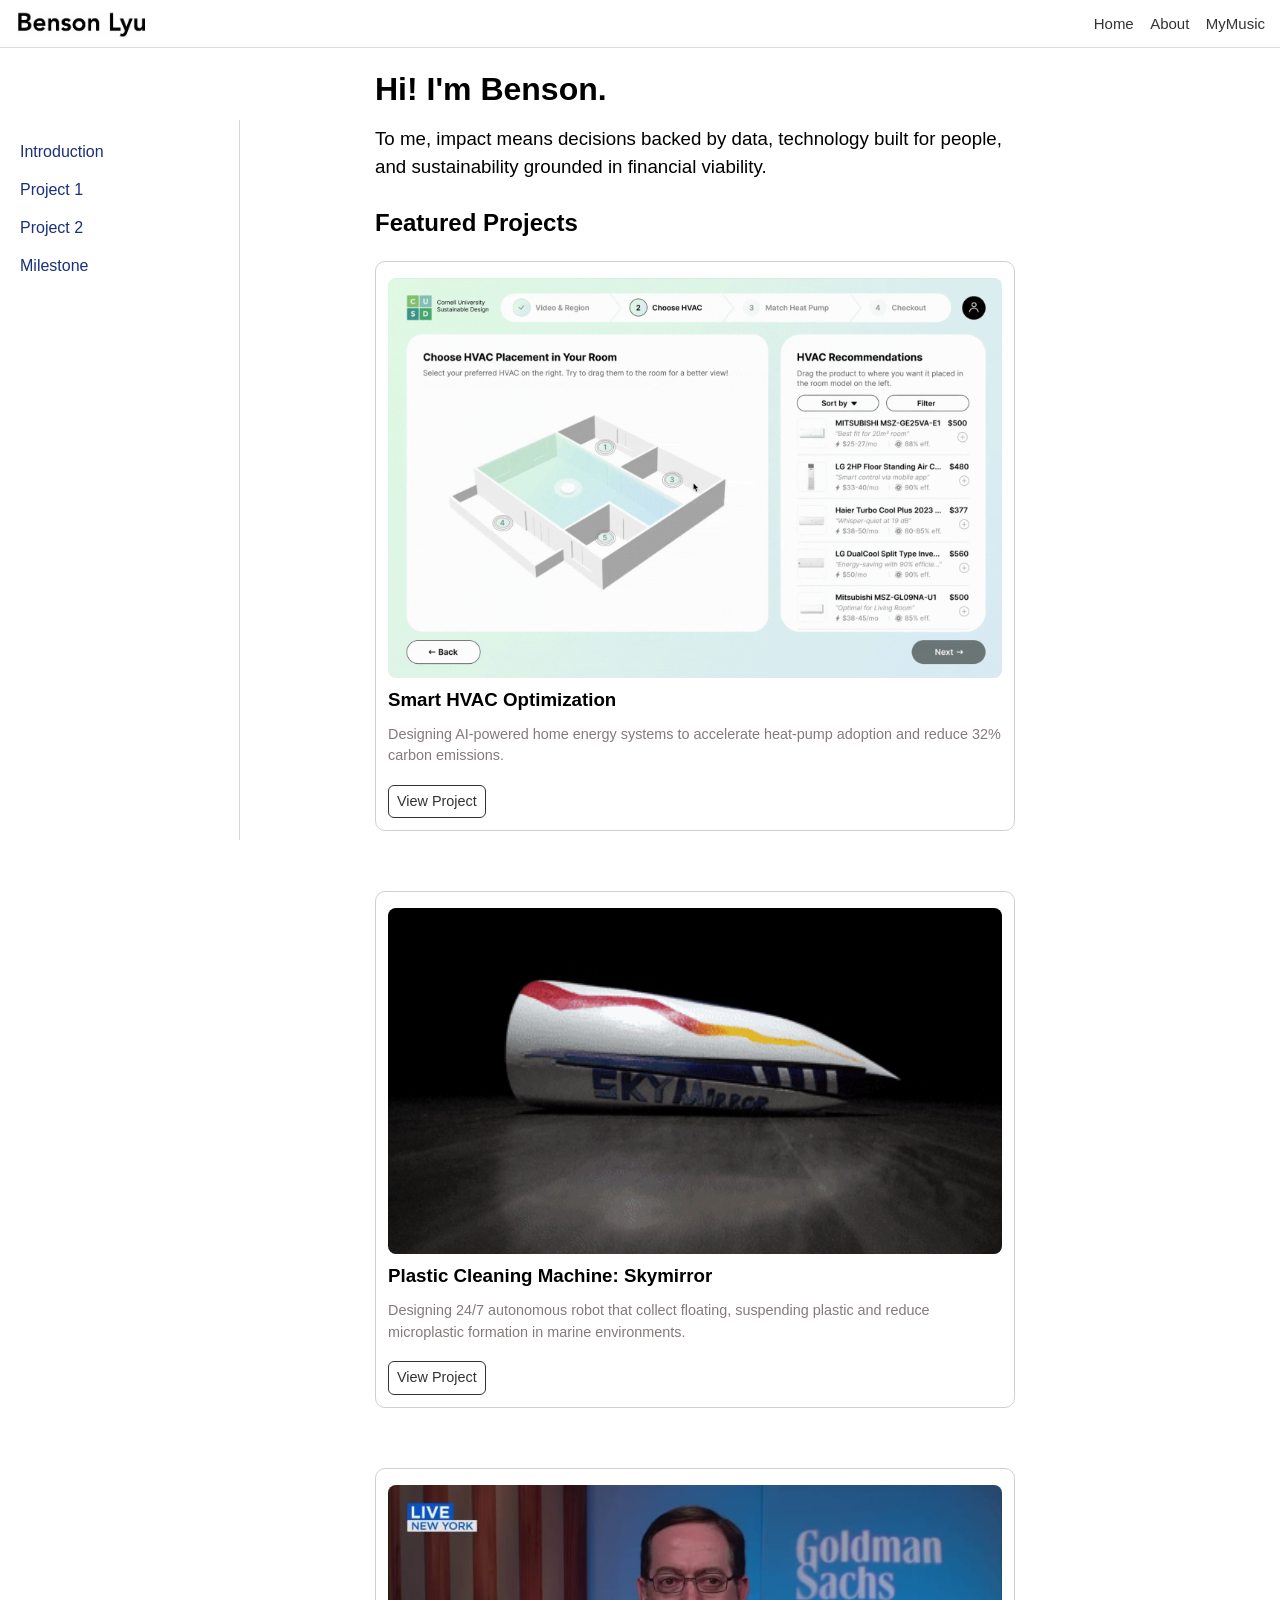
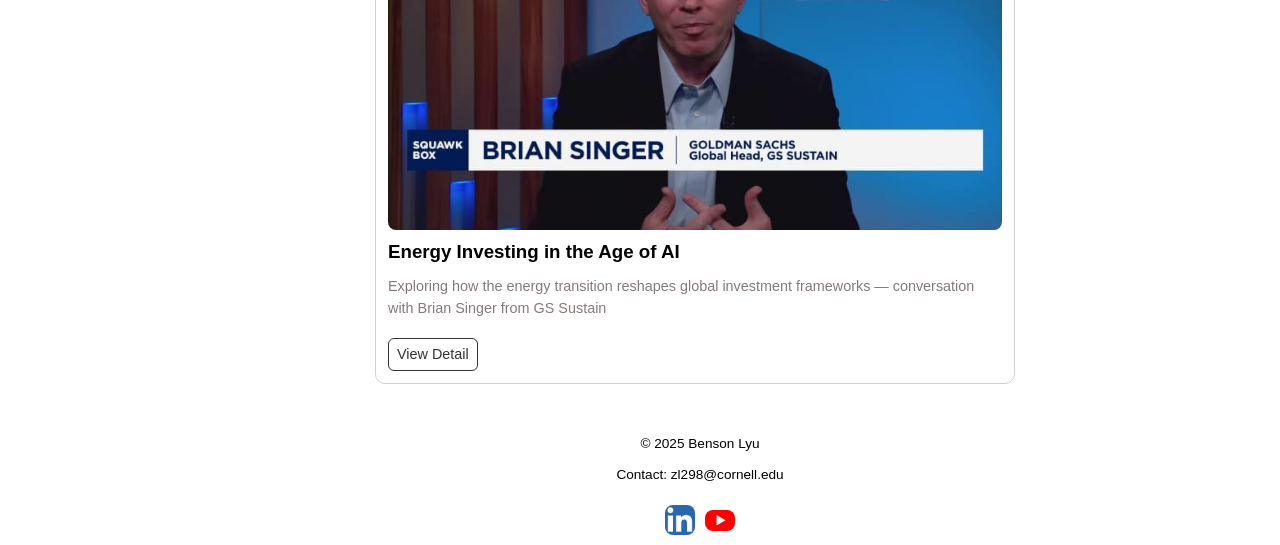
==== index.html @ 3da46054 "benson personal website publishing v2" ====
<!DOCTYPE html>
<html lang="en">

<head>
    <meta charset="UTF-8">
    <meta name="viewport" content="width=device-width, initial-scale=1.0">
    <title>Benson Lyu</title>
    <link rel="stylesheet" href="styles/site.css">
</head>

<body>


    <header class="site-header">
        <a href="index.html" class="logo">
            <!-- Source: original work by Benson Lyu -->
            <img src="/images/homepage-logo.png" alt="Benson Lyu" class="logo-img">
        </a>
        <nav class="nav-section">
            <a href="index.html">Home</a>
            <a href="about.html">About</a>
            <a href="mymusic.html">MyMusic</a>
        </nav>
        <!-- adding new hamburger button -->
        <button id="hamburger-btn" class="hamburger-btn">☰</button>

        <nav id="hamburger-menu" class="hidden hamburger-menu">
            <a href="index.html">Home</a>
            <a href="smart-hvac.html">Project 1</a>
            <a href="skymirror.html">Project 2</a>
            <a href="goldman.html">Milestone</a>
            <a href="about.html">About</a>
            <a href="mymusic.html">MyMusic</a>
        </nav>
        <!-- adding new hamburger button -->
    </header>


    <div class="wide-main">
        <nav class="toc-nav">
            <ul>
                <li><a href="#myIntro">Introduction</a></li>
                <li><a href="#project1">Project 1</a></li>
                <li><a href="#project2">Project 2</a></li>
                <li><a href="#milestone">Milestone</a></li>
            </ul>
        </nav>
        <main>
            <h1>Hi! I'm Benson.</h1>
            <h3 class="light-heading3" id="myIntro">To me, impact means decisions backed by data, technology built for people, and sustainability grounded in financial viability. </h3>

            <section class="projects">
                <h2>Featured Projects</h2>
                <!-- Project Card1 -->
                <article class="project-card1" id="project1">
                    <!-- Source: original work by Benson Lyu -->
                    <img src="images/hvac-homepage.gif" alt="Smart HVAC project image">
                    <h3>Smart HVAC Optimization</h3>
                    <p>Designing AI-powered home energy systems to accelerate heat-pump adoption and reduce 32% carbon emissions.</p>
                    <a href="smart-hvac.html" class="btn">View Project</a>
                </article>

                <!-- Project Card2 -->
                <article class="project-card2" id="project2">
                    <!-- Source: original work by Benson Lyu -->
                    <img src="images/skymirror-homepage.gif" alt="Plastic Cleaning Machine Operation Demo">
                    <h3>Plastic Cleaning Machine: Skymirror</h3>
                    <p> Designing 24/7 autonomous robot that collect floating, suspending plastic and reduce microplastic formation in marine environments.</p>
                    <a href="skymirror.html" class="btn">View Project</a>
                </article>

                <!-- Project Card3 -->
                <div class="project-card3" id="milestone">
                    <!-- Source: CNBC -->
                    <img src="images/gs-brian-singer.jpg" alt="Photo of Brian at CNBC news">
                    <h3>Energy Investing in the Age of AI</h3>
                    <p>Exploring how the energy transition reshapes global investment frameworks — conversation with Brian Singer from GS Sustain</p>
                    <a href="goldman.html" class="btn">View Detail</a>
                </div>
            </section>
        </main>
    </div>


    <footer>
        <div>
            <p>© 2025 Benson Lyu</p>
            <p>Contact: zl298@cornell.edu</p>
        </div>
        <div class="social-links">

            <div class="icon-wrap">
                <a href="https://www.linkedin.com/in/bensonlyu" target="_blank">
                    <img src="/images/linkedin-logo.png" alt="LinkedIn icon">
                </a>
            </div>

            <div class="icon-wrap">
                <a href="https://www.youtube.com/@bensonlyu9827" target="_blank">
                    <img src="images/youtube-logo.png" alt="YouTube icon">
                </a>
            </div>
        </div>
    </footer>
    <script src="/scripts/jquery-3.7.1.js"></script>
    <script src="scripts/hamburger.js"></script>

</body>

</html>
---- styles/site.css ----
/* -------------start of general setting---------------  */
* {
    margin: 0;
    padding: 0;
    box-sizing: border-box;
}

/* narrow的时候不显示菜单栏而是汉堡 */
.nav-section {
    display: none;
}

/* 左边进度条narrow关闭 */
.toc-nav {
    display: none;
}

/* ------------------------------------- */
/* 汉堡按钮，更多我的介绍按钮，关闭modal叉叉的基本美观信息 */
.hamburger-btn,
.modal-trigger,
.close-x-button {
    display: block;
    background-color: white;
    border: 1px solid black;
    padding: 8px 10px;
    border-radius: 8px;
    font-weight: 600;
    font-size: 20px;
    line-height: 1;
    cursor: pointer;
    z-index: 1001;
}

/* 汉堡按钮更新 */
.hamburger-btn {
    padding: 6px 8px 8px 10px;
}

/* 汉堡菜单栏 */
.hamburger-menu {
    display: flex;
    flex-direction: column;
    background: white;
    position: fixed;
    top: 60px;
    right: 20px;
    border: 1px solid #ccc;
    padding: 10px;
    gap: 10px;
}

/* modal的hidden */
.hidden {
    display: none !important;
}

/* 更多我的介绍按钮 */
.modal-trigger {
    margin-top: 15px;
    font-size: 13px;
    font-family: "Avenir", "Avenir Next", -apple-system, BlinkMacSystemFont, "Segoe UI", Helvetica, Arial, sans-serif;
}

/* modal后面变虚化的背景 */
.overlay {
    position: fixed;
    top: 0;
    left: 0;
    width: 100vw;
    height: 100vh;
    background: rgba(0, 0, 0, 0.5);
    z-index: 1000;
    display: flex;
    align-items: center;
    justify-content: center;
    ;
}

/* modal的页面 */
.modal {
    position: fixed;
    top: 50%;
    left: 50%;
    width: 80%;
    max-width: 70%;
    background: white;
    padding: 20px;
    border: 1px solid black;
    border-radius: 8px;
    transform: translate(-50%, -50%);
    z-index: 1001;
    max-height: 80%;
    overflow-y: auto;
}

/* 关闭modal的叉叉的位置 */
.close-x-button {
    position: absolute;
    top: 16px;
    right: 16px;
    width: 44px;
    height: 44px;
    font-size: 22px;
    display: inline-flex;
    align-items: center;
    justify-content: center;
}

/* ----------------------------------- */

body {
    font-family: "Avenir", "Avenir Next", -apple-system, BlinkMacSystemFont, "Segoe UI", Helvetica, Arial, sans-serif;
    padding-left: 15px;
    padding-right: 15px;
    padding-top: 65px;
    line-height: 1.5;
    max-width: 900px;
    margin: auto;
}

h1 {
    margin-bottom: 12px;
}

ul {
    margin-left: 30px;
}

.light-heading3 {
    font-weight: normal;
}

section {
    margin-top: 24px;
}

footer {
    display: flex;
    flex-direction: column;
    justify-content: center;
    align-items: center;
    gap: 10px;
    margin-top: 40px;
    font-size: 0.85rem;
    text-align: center;
    margin-bottom: 10px;
}

.social-links {
    display: flex;
    flex-direction: row;
    align-items: center;
    gap: 10px;
    width: 70px;
}

.icon-wrap img {
    max-width: 30px;
}

img {
    display: block;
    max-inline-size: 100%;
    block-size: auto;
    border-radius: 8px;
}

figure {
    text-align: center;
}

figcaption {
    font-size: 0.9rem;
    color: #666;
    margin-top: 6px;
}

/* -------------end of general setting---------------  */


/* -------------start of navigation bar---------------  */
.site-header {
    position: fixed;
    top: 0;
    left: 0;
    width: 100%;
    background: white;
    z-index: 999;
    display: flex;
    justify-content: space-between;
    align-items: center;
    padding: 5px 15px;
    border-bottom: 1px solid #ddd;
}

.logo-img {
    font-size: 20px;
    font-weight: bold;
    margin-top: 2px;
    height: 35px;
    width: auto;
    display: block;
}

nav {
    display: flex;
    gap: 12px;
}

.nav-section a {
    margin-left: 12px;
    text-decoration: none;
    font-size: 15px;
    color: #333;
    font-weight: 500;
}

.nav-section a:hover {
    text-decoration: underline;
}

/* -------------end of navigation bar---------------  */




/* -------------start of projects general---------------  */
.project-card1,
.project-card2,
.project-card3 {
    border: 1px solid #d3cfcf;
    border-radius: 10px;
    padding: 12px;
    margin-bottom: 16px;
    margin-top: 60px;
}

.project-card1 {
    margin-top: 20px;
}

.project-card1 img,
.project-card2 img,
.project-card3 img {
    width: 100%;
    border-radius: 8px;
    margin-top: 4px;
    margin-bottom: 8px;
}

article p,
.project-card3 p {
    color: rgb(132, 122, 122);
    font-size: 0.9rem;
}



.btn {
    display: inline-block;
    padding: 5px 8px;
    border: 1px solid #333;
    border-radius: 6px;
    text-decoration: none;
    color: #333;
    font-size: 0.9rem;
    margin-top: 8px;
}

p {
    margin: 10px 0;
}

.project-info {
    /* to TAs: ive tried flex so many times but only grid can have such organized effect. early this semester i went to professors OH and learnt this knowledge. */
    display: grid;
    grid-template-columns: repeat(2, 1fr);
    gap: 15px;
    margin: 24px 0;
}

.info-block h4 {
    font-size: 14px;
    text-transform: uppercase;
    letter-spacing: 1px;
    color: #888;
    margin-bottom: 8px;
}

.info-block p {
    margin: 3px 0;
    font-size: 13px;
    line-height: 1.4;
}

/* -------------end of projects general---------------  */




/* -------------start of project 1---------------  */

.hvac-problem,
.hvac-why-matter,
.hvac-initial-ideation,
.hvac-problems-encountered,
.hvac-solution,
.hvac-reflection {
    display: flex;
    flex-direction: column;
    gap: 8px;
}

.hvac-problem p,
.hvac-why-matter p,
.hvac-initial-ideation p,
.hvac-problems-encountered p,
.hvac-solution p,
.hvac-reflection p {
    margin-top: 2px;
}

.hvac-problem h2,
.hvac-why-matter h2,
.hvac-initial-ideation h2,
.hvac-problems-encountered h2,
.hvac-solution h2,
.hvac-reflection h2 {
    margin-top: 60px;
    border-bottom: 1px solid rgb(174, 171, 171);
}

.hvac-initial-ideation-figures {
    display: flex;
    flex-direction: column;
    gap: 10px;
}

.hvac-initial-ideation h4,
.hvac-solution h4 {
    margin-top: 12px;
}

/* -------------end of project 1---------------  */





/* -------------start of project 2---------------  */
.skymirror-benson-profile,
.skymirror-estrella-profile,
.skymirror-kevin-profile,
.skymirror-mike-profile,
.skymirror-neil-profile {
    display: flex;
    flex-direction: column;
    gap: 18px;
    align-items: center;
    justify-content: center;
    margin-top: 10px;
    margin-bottom: 20px;
}

.skymirror-page-overview h4,
.skymirror-design-framework h4,
.skymirror-usp h4,
.skymirror-difficulties h4 {
    margin-top: 30px;
}

.skymirror-teamwork h2,
.skymirror-design-framework h2,
.skymirror-usp h2,
.skymirror-difficulties h2 {
    color: rgb(0, 0, 0);
    margin-top: 100px;
    border-bottom: 1px solid grey;
}

/* .skymirror-teamwork img {
    max-width: 500px;
} */

.skymirror-design-framework h4 {
    margin-bottom: 8px;
}

.skymirror-picseperate {
    display: flex;
    flex-direction: row;
    gap: 10px;
}

/* -------------end of project 2---------------  */




/* -------------start of project 3---------------  */
.gs-overview {
    display: flex;
    flex-direction: column;
    gap: 40px;
}

.gs-picseperate {
    display: flex;
    flex-direction: row;
    gap: 10px;
}

.gs-picseperate2 {
    display: flex;
    flex-direction: column;
    gap: 10px;
}


.chat-container {
    max-width: 650px;
    margin: 0 auto;
    padding: 10px;
}

.bubble {
    max-width: 80%;
    padding: 12px 16px;
    margin: 10px 0;
    border-radius: 12px;
    line-height: 1.5;
    font-size: 0.95rem;
    position: relative;
}

.q {
    background: #f2f7ff;
    border: 1px solid #a4c7ff;
    text-align: left;
    margin-right: auto;
}

.a {
    background: #e6f9f0;
    border: 1px solid #7ed9b5;
    text-align: left;
    margin-left: auto;
}

.label {
    font-weight: 600;
    margin-right: 6px;
    color: #555;
}

.gs-conversation {
    margin-top: 20px;
}

.reflection-notes {
    padding: 20px;
}

.reflection-notes h2 {
    font-size: 1.2rem;
    margin-bottom: 12px;
}

.note {
    background-color: #93b6da;
    /* Goldman Sachs blue */
    border-radius: 10px;
    padding: 12px;
    margin-bottom: 12px;
    box-shadow: 0 2px 6px rgba(0, 0, 0, 0.12);
    color: white;
    /* make text readable on blue */
}

.note h3 {
    margin-top: 0;
    font-size: 1rem;
    margin-bottom: 6px;
    color: white;
}

.note p,
.note ul {
    font-size: 0.95rem;
    margin: 0;
    color: white;
}

.note ul {
    padding-left: 18px;
}

/* -------------end of project 3---------------  */





/* -------------start of About---------------  */
.about-intro img {
    margin-bottom: 15px;

}

.about-intro-logos {
    margin-top: 30px;
    display: flex;
    flex-direction: row;
    align-items: center;
    gap: 50px;
    max-width: 700px;
}

.year-label {
    font-size: 0.85rem;
    font-weight: 600;
    color: #355caa;
    /* margin-left: -65px; */
    margin-top: 20px;
    margin-bottom: 5px;
}

.timeline-section {
    margin-top: 50px;
}

.timeline-title {
    margin-bottom: 20px;
    font-size: 1.4rem;
    font-weight: 600;
}

.timeline {
    border-left: 3px dashed #aac6f5;
    margin-left: 20px;
    padding-left: 21px;
}

.entry {
    position: relative;
    margin-bottom: 25px;
    padding-left: 10px;
}

.entry h3 {
    font-size: 1rem;
    margin-bottom: 4px;
    font-weight: 600;
}

.entry p {
    font-size: 0.9rem;
    color: #555;
    margin: 0;
    line-height: 1.4;
}

.dot {
    width: 10px;
    height: 10px;
    background: #4d8ae8;
    border-radius: 50%;
    position: absolute;
    left: -28px;
    top: 5px;
}



/* Awards table */
#awards {
    margin-top: 28px;
}

.table-wrap {
    overflow-x: auto;
    -webkit-overflow-scrolling: touch;
}

.awards-table {
    width: 100%;
    border-collapse: collapse;
    font-size: 0.95rem;
}

.awards-table th,
.awards-table td {
    padding: 10px 12px;
    border-bottom: 1px solid #e6e6e6;
    text-align: left;
    vertical-align: top;
}

.awards-table thead th {
    background: #f7f9fc;
    font-weight: 600;
}

.awards-table tbody tr:hover {
    background: #fafcff;
}

.badge {
    display: inline-block;
    padding: 2px 10px;
    border-radius: 999px;
    background: #eef3ff;
    color: #2b5fb8;
    font-size: 0.82rem;
    font-weight: 600;
    white-space: nowrap;
}

.about-awards-title {
    margin-bottom: 20px;
}

.about-uwc-summary h2,
.about-cornell-summary h2,
.timeline-section h2,
.persona-section h2,
#awards h2 {
    margin-top: 90px;
}

.persona-section h2 {
    margin-bottom: 20px;
}

.persona-section img {
    max-width: 580px;
}

.persona-card {
    margin-bottom: 50px;
}

.persona-img {
    width: 100%;
    border-radius: 12px;
    margin-bottom: 15px;
}

.category {
    font-size: 0.85rem;
    font-weight: 600;
    color: #8a8a8a;
    letter-spacing: 1.5px;
}

.persona-text h3 {
    font-size: 1.8rem;
    font-weight: 700;
    margin: 8px 0;
}

.persona-text p {
    color: #555;
    font-size: 1rem;
    line-height: 1.6;
}

/* -------------end of About---------------  */


/* -------------start of MyMusic---------------  */
.music-section {
    margin-top: 32px;
}

.music-title {
    font-size: 1.6rem;
    margin-bottom: 6px;
}

.music-sub {
    color: #666;
    margin-bottom: 16px;
}

.music-block {
    display: flex;
    align-items: center;
    gap: 16px;
    padding: 14px;
    border: 1px solid #e5e5e5;
    border-radius: 12px;
    margin-bottom: 50px;
    box-shadow: 0 2px 8px rgba(0, 0, 0, 0.04);
    flex-wrap: wrap;
}

.music-text {
    flex: 1 1 280px;
    min-width: 240px;
}

.music-text h3 {
    margin-bottom: 6px;
    font-size: 1.2rem;
}

.music-text p {
    color: #555;
}

.music-btn {
    display: inline-block;
    margin-top: 10px;
    padding: 6px 10px;
    border: 1px solid #111;
    border-radius: 8px;
    text-decoration: none;
    color: #111;
    font-size: 0.92rem;
}

/* .music-btn:hover {
    background: #111;
    color: #fff;
} */

/* -------------end of MyMusic---------------  */



/* -------------start of Resume---------------  */
.resume-myresume {
    border: 1px solid rgb(169, 169, 169);
    margin-top: 30px;
    border-radius: 15px;
}

/* -------------end of Resume---------------  */


/* ----------------------MEDIA QUERIES LINE------------------------- */


/* -------start of of left topic tracker-------- */
@media (min-width: 1000px) {

    /* hamburger menu */
    .hamburger-btn {
        display: none;
    }

    .hamburger-menu {
        display: none;
    }

    .nav-section {
        display: block;
    }

    /* hamburger menu */

    .toc-nav {
        display: block;
        position: fixed;
        left: 0;
        top: 120px;
        width: 240px;
        padding: 20px;
        border-right: 1px solid #d8d8d8;
        height: 80vh;
    }

    .toc-nav ul {
        list-style: none;
        padding: 0;
        margin: 0;
    }

    .toc-nav li {
        margin-bottom: 14px;
    }

    .toc-nav a {
        color: #2c4da3;
        text-decoration: none;
        font-size: 16px;
        font-weight: 500;
        transition: color 0.2s ease;
    }

    .toc-nav a {
        color: #19307b;
    }

    .wide-main {
        margin-left: 150px;
        margin-right: 60px;
        padding-left: 20px;
    }

    .wide-main h3 {
        scroll-margin-top: 110px;
    }

    .wide-main img {
        scroll-margin-top: 80px;
    }

    .wide-main section {
        scroll-margin-top: 70px;
    }

    .wide-main article {
        scroll-margin-top: 60px;
    }

    #milestone {
        scroll-margin-top: 80px;
    }

    /* -------start of skymirror wide-------- */
    .skymirror-benson-profile,
    .skymirror-estrella-profile,
    .skymirror-kevin-profile,
    .skymirror-mike-profile,
    .skymirror-neil-profile {
        align-items: flex-start;
    }

    .sky-smallpic {
        max-width: 600px;
    }

    footer {
    margin-left: 120px;
}

    /* -------end of skymirror wide-------- */

}

/* -------end of left topic tracker-------- */



/* adding pointer response */

@media (pointer: coarse) {

    a,
    button {
        padding: 12px 16px !important;
        font-size: 1.1rem;
    }

    .hamburger-btn {
        padding: 14px 18px;
        font-size: 32px;
    }

    .hamburger-menu a {
        padding: 12px 0;
        font-size: 1.1rem;
    }

    .nav-section a {
        padding: 12px 14px;
        font-size: 1.15rem;
    }

    .modal-trigger {
        padding: 14px 18px;
        font-size: 1.15rem;
    }

    .modal {
        padding: 24px;
    }

    .close-x-button {
        width: 48px;
        height: 48px;
        font-size: 26px;
    }
}

@media (pointer: fine) {

    button {
        padding: 6px 8px;
        font-size: 1rem;
    }
}



/* adding pointer response */
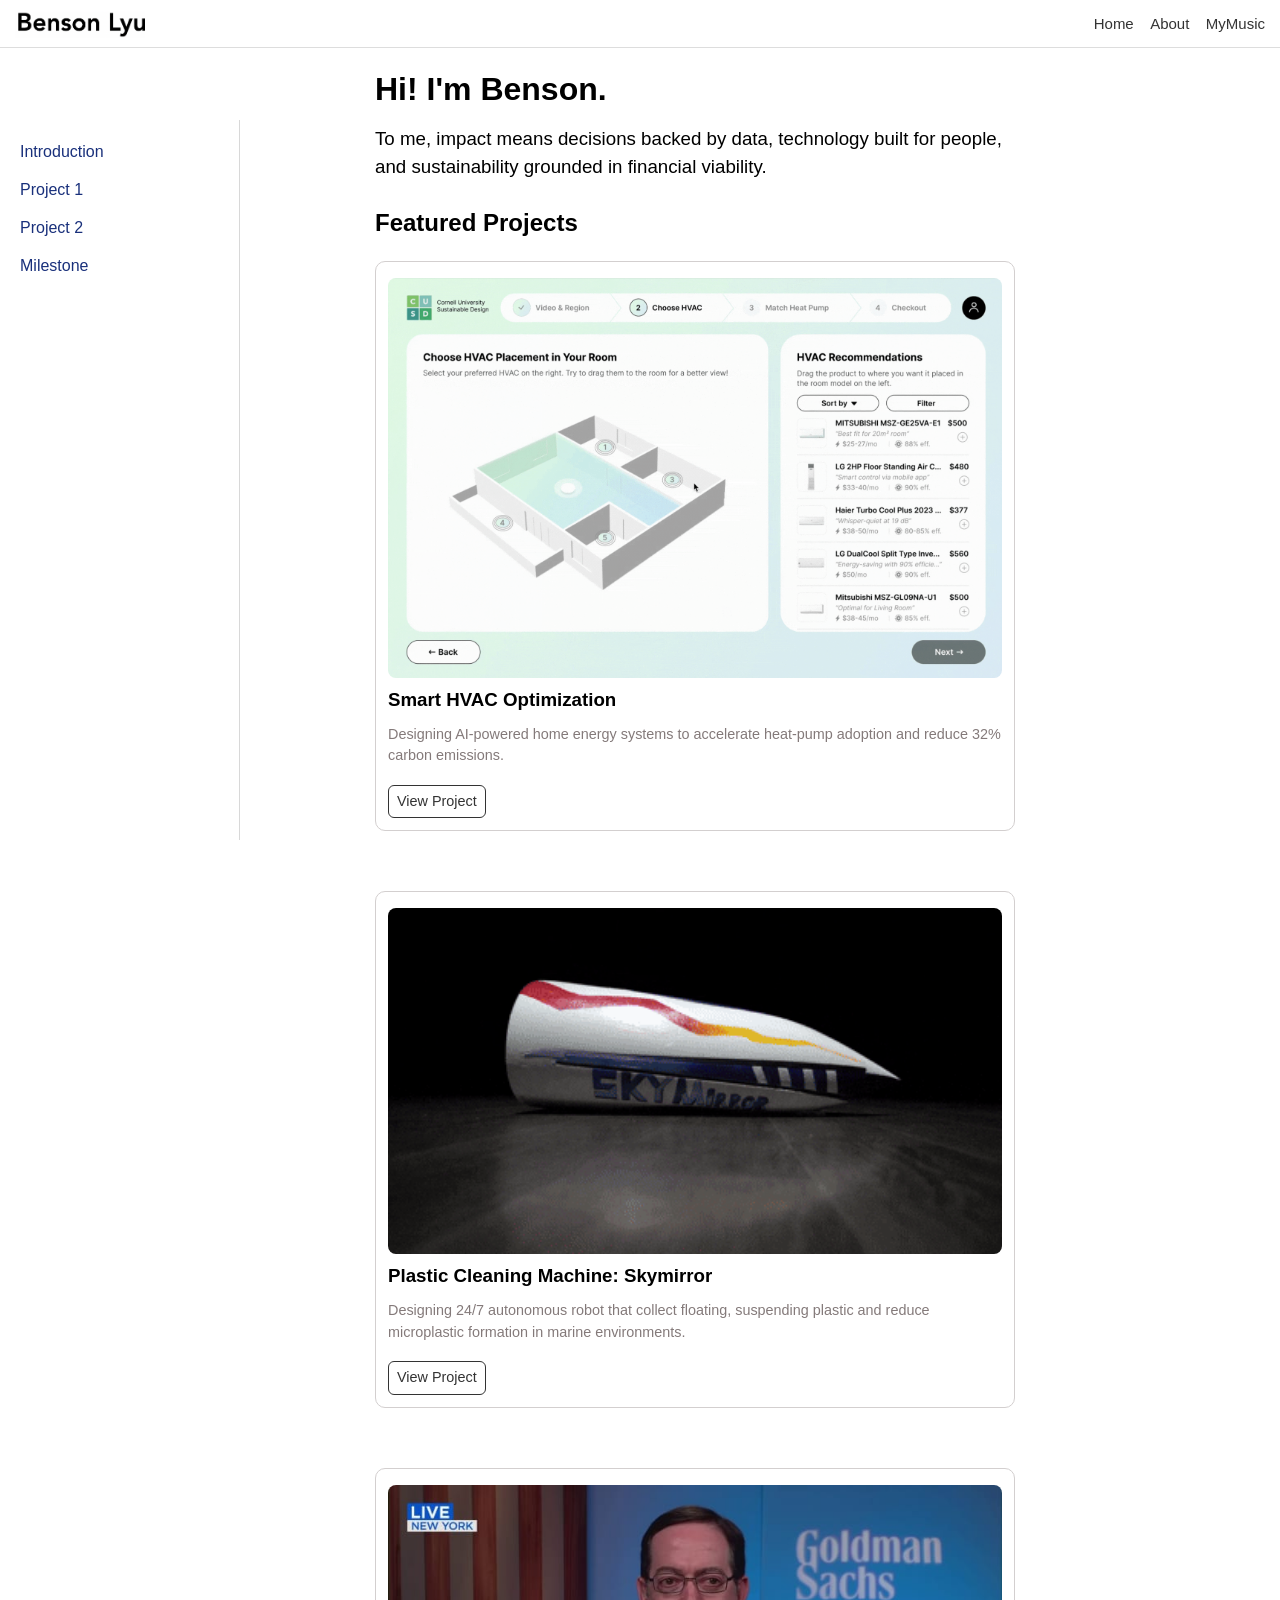
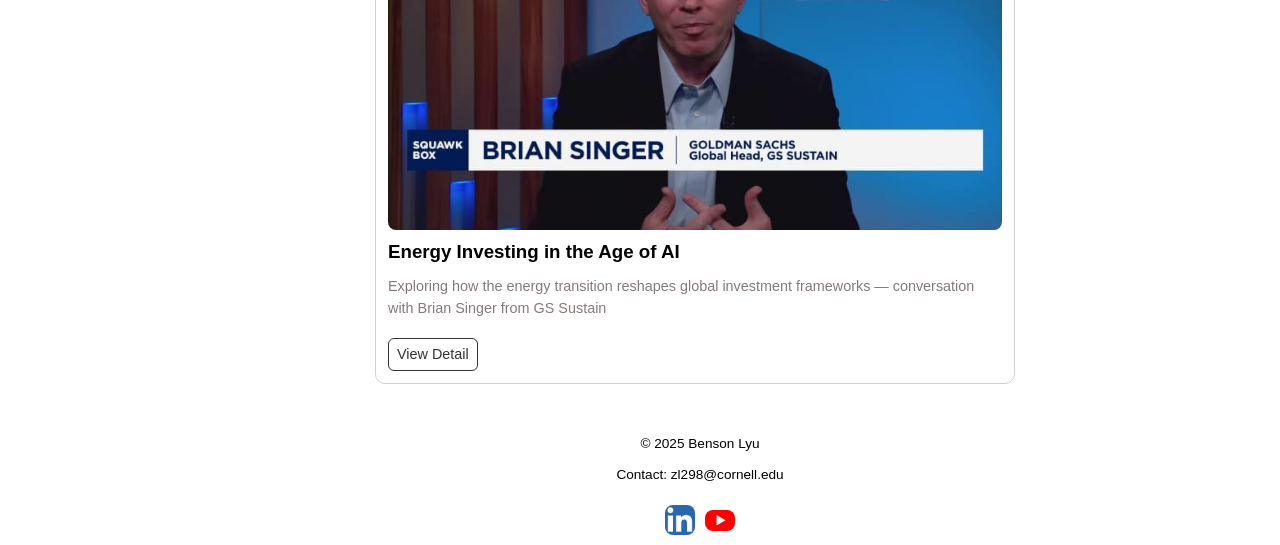
==== commit f78df412: "changed image problem" ====
--- a/index.html
+++ b/index.html
@@ -14,7 +14,7 @@
     <header class="site-header">
         <a href="index.html" class="logo">
             <!-- Source: original work by Benson Lyu -->
-            <img src="/images/homepage-logo.png" alt="Benson Lyu" class="logo-img">
+            <img src="images/homepage-logo.png" alt="Benson Lyu" class="logo-img">
         </a>
         <nav class="nav-section">
             <a href="index.html">Home</a>
@@ -91,7 +91,7 @@
 
             <div class="icon-wrap">
                 <a href="https://www.linkedin.com/in/bensonlyu" target="_blank">
-                    <img src="/images/linkedin-logo.png" alt="LinkedIn icon">
+                    <img src="images/linkedin-logo.png" alt="LinkedIn icon">
                 </a>
             </div>
 
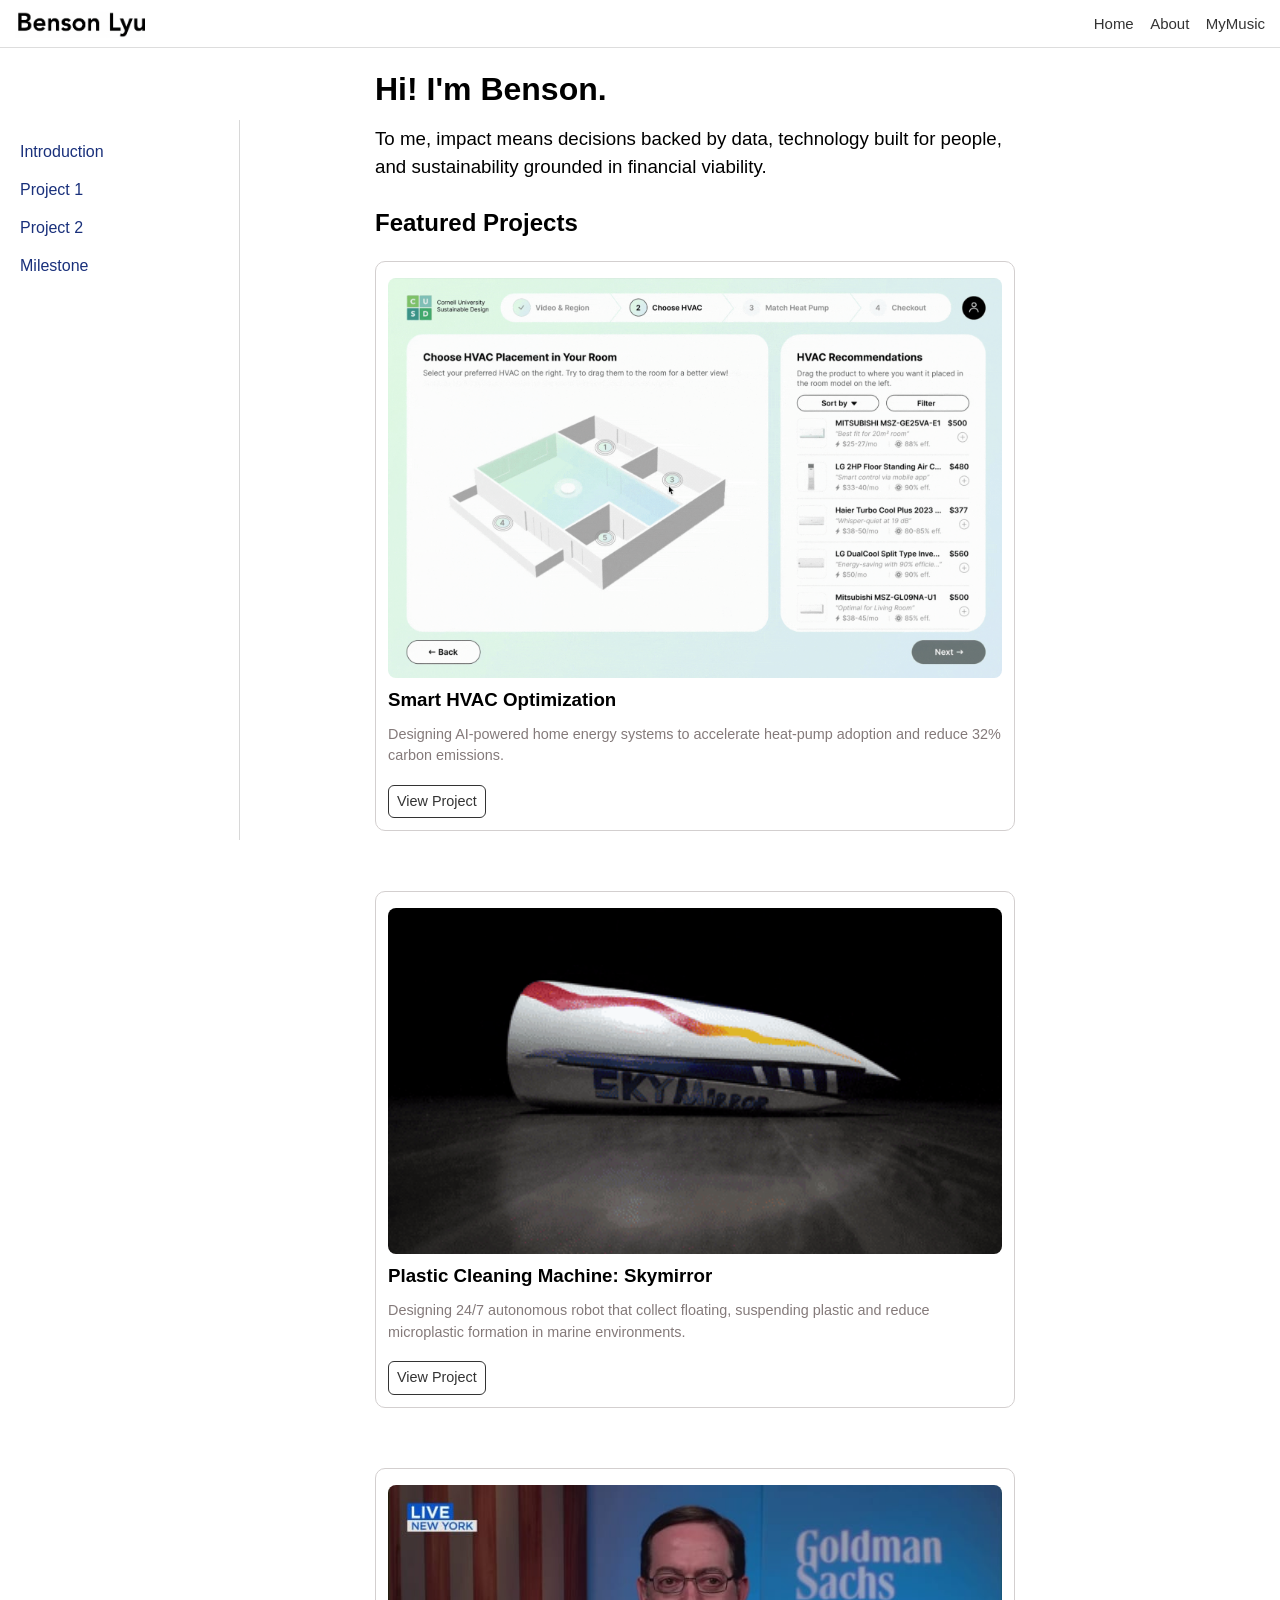
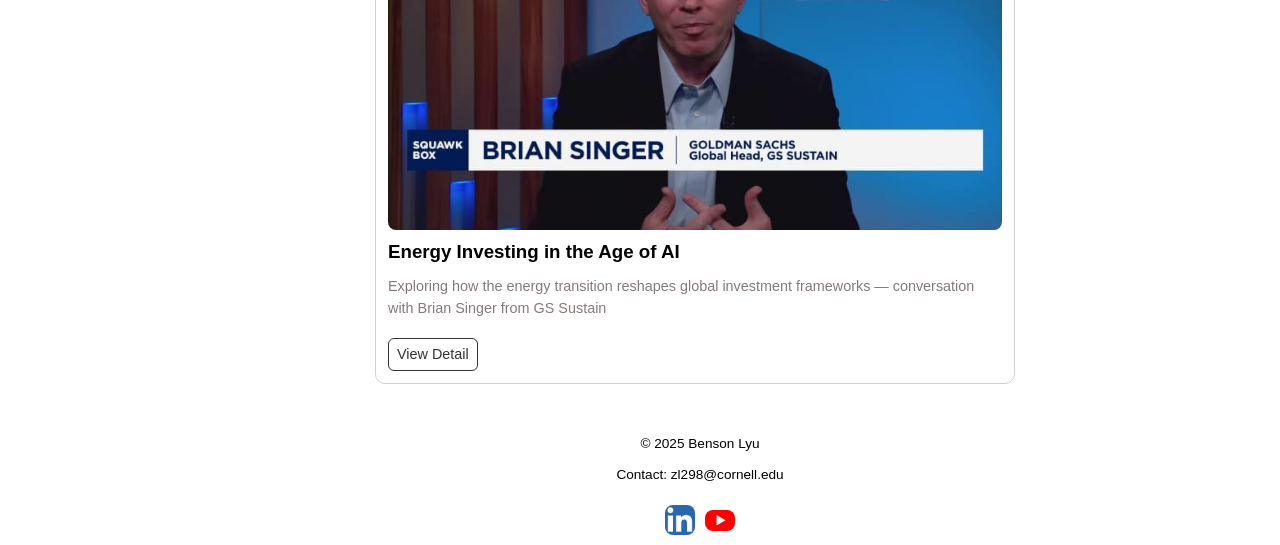
==== commit 91a9484b: "picture problem v2" ====
--- a/index.html
+++ b/index.html
@@ -102,7 +102,7 @@
             </div>
         </div>
     </footer>
-    <script src="/scripts/jquery-3.7.1.js"></script>
+    <script src="scripts/jquery-3.7.1.js"></script>
     <script src="scripts/hamburger.js"></script>
 
 </body>
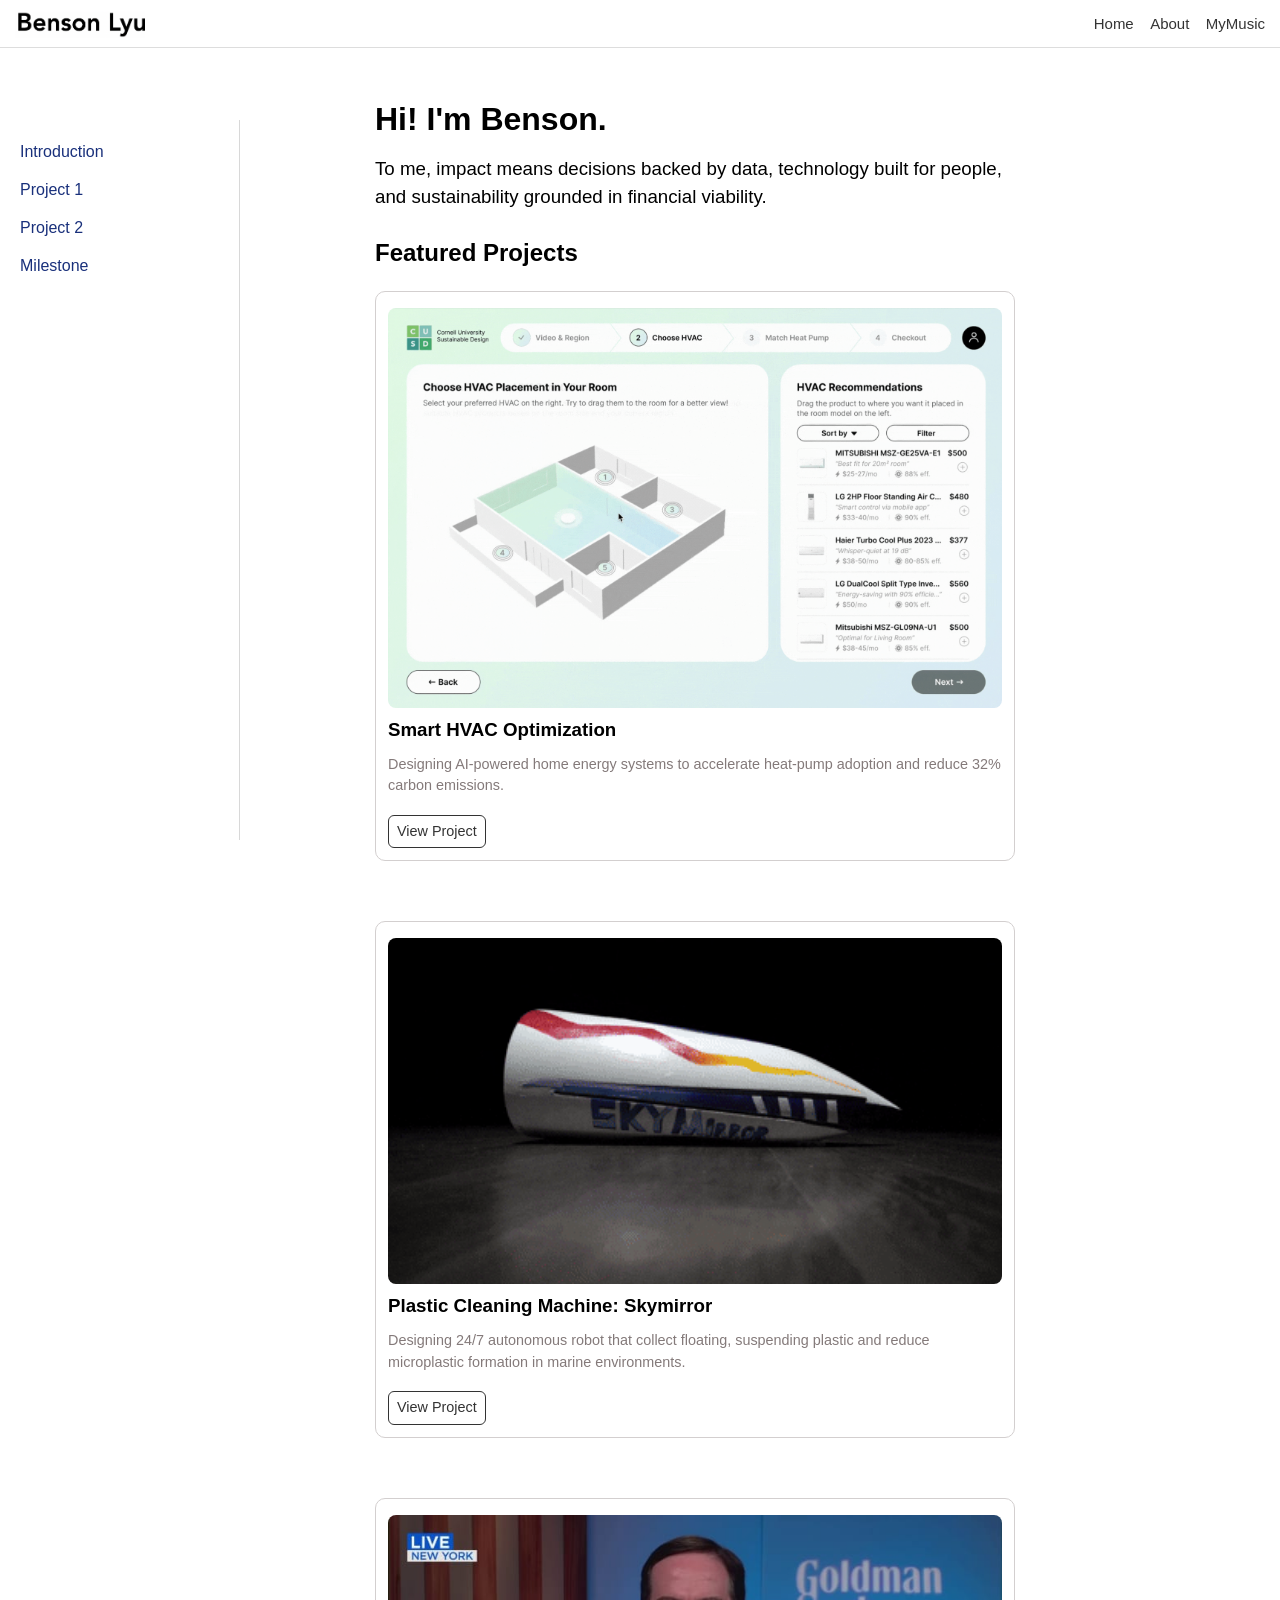
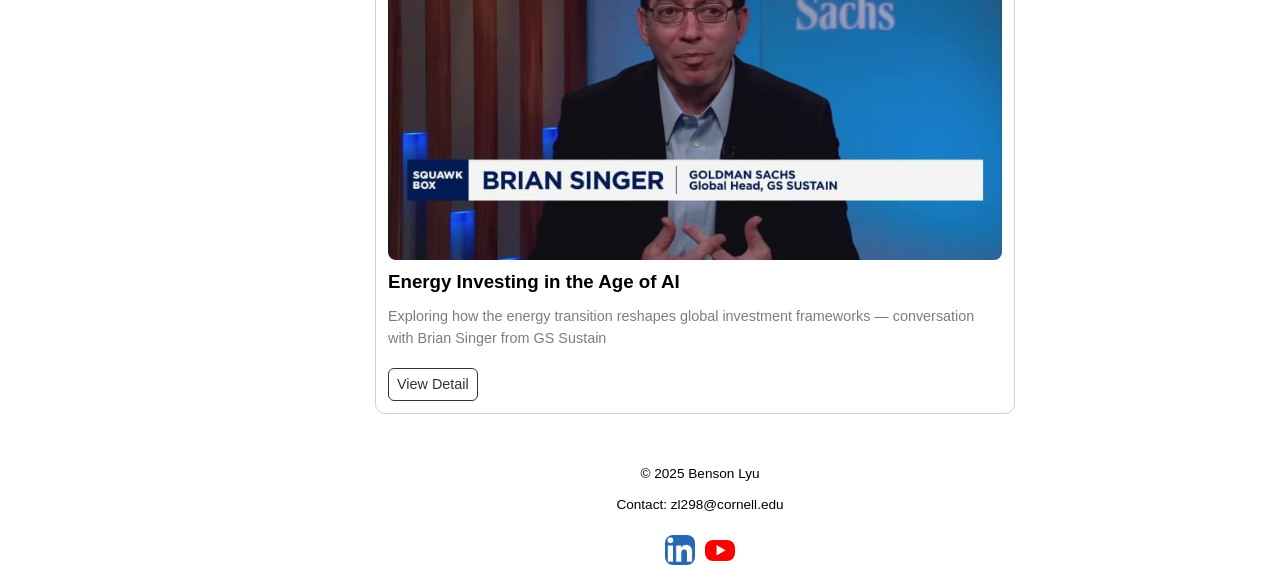
==== commit 3114733c: "minor-change-opening" ====
--- a/index.html
+++ b/index.html
@@ -46,7 +46,7 @@
             </ul>
         </nav>
         <main>
-            <h1>Hi! I'm Benson.</h1>
+            <h1 class="opening">Hi! I'm Benson.</h1>
             <h3 class="light-heading3" id="myIntro">To me, impact means decisions backed by data, technology built for people, and sustainability grounded in financial viability. </h3>
 
             <section class="projects">
--- a/styles/site.css
+++ b/styles/site.css
@@ -22,7 +22,7 @@
 .close-x-button {
     display: block;
     background-color: white;
-    border: 1px solid black;
+    /* border: 1px solid black; */
     padding: 8px 10px;
     border-radius: 8px;
     font-weight: 600;
@@ -135,6 +135,10 @@
     margin-top: 24px;
 }
 
+.opening {
+    margin-top: 30px;
+}
+
 footer {
     display: flex;
     flex-direction: column;
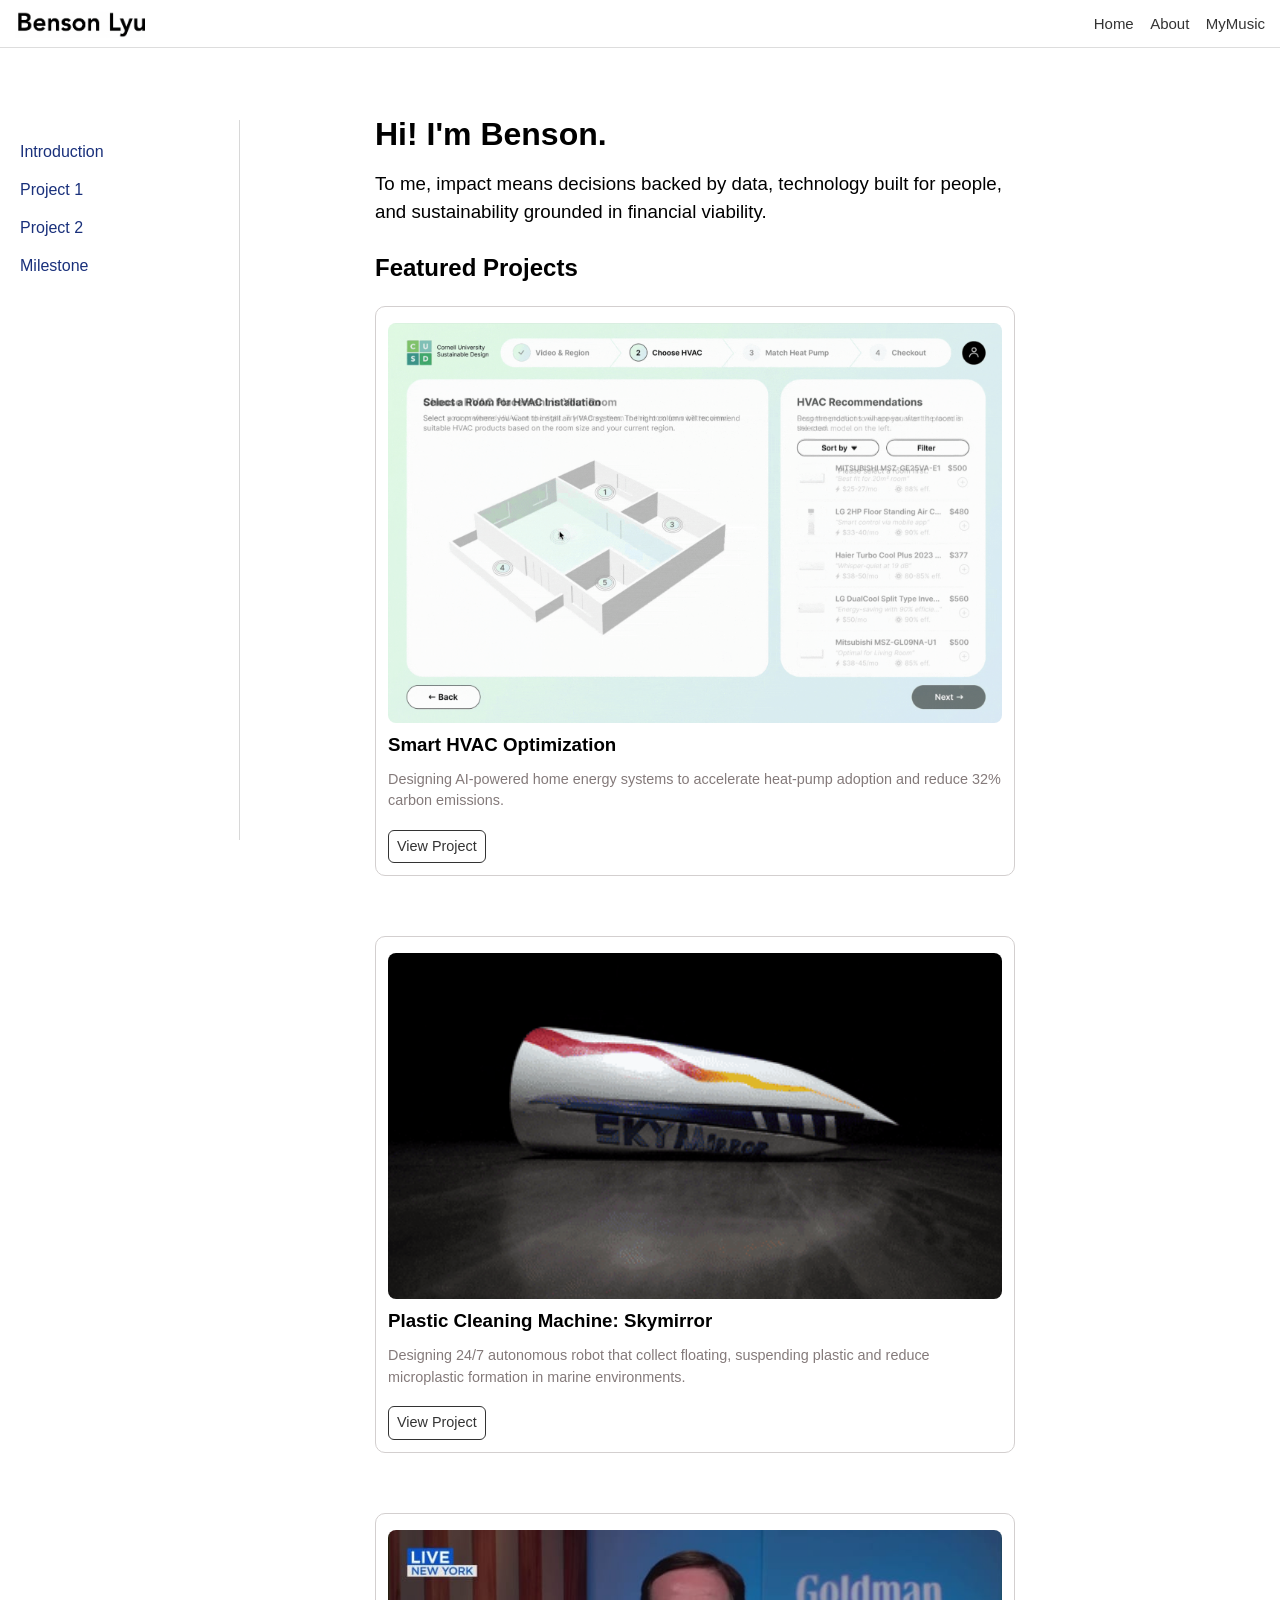
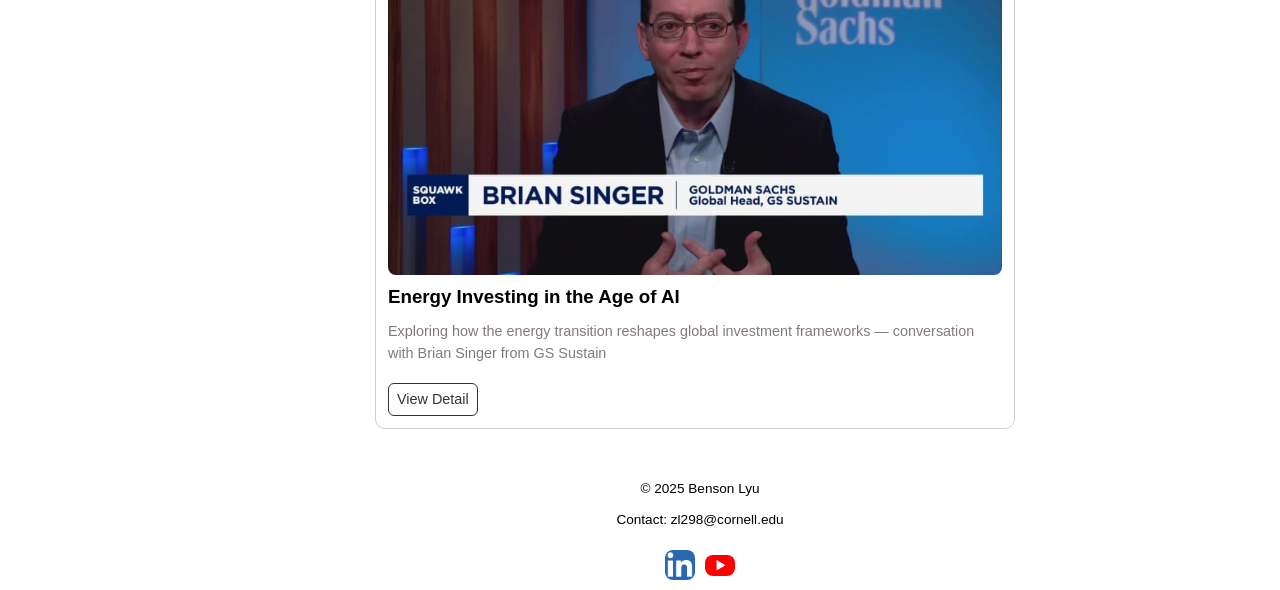
==== commit a77cf1b9: "little menu bar change" ====
--- a/index.html
+++ b/index.html
@@ -26,10 +26,10 @@
 
         <nav id="hamburger-menu" class="hidden hamburger-menu">
             <a href="index.html">Home</a>
+            <a href="about.html">About</a>
             <a href="smart-hvac.html">Project 1</a>
             <a href="skymirror.html">Project 2</a>
             <a href="goldman.html">Milestone</a>
-            <a href="about.html">About</a>
             <a href="mymusic.html">MyMusic</a>
         </nav>
         <!-- adding new hamburger button -->
--- a/styles/site.css
+++ b/styles/site.css
@@ -22,7 +22,7 @@
 .close-x-button {
     display: block;
     background-color: white;
-    /* border: 1px solid black; */
+    border: 1px solid black;
     padding: 8px 10px;
     border-radius: 8px;
     font-weight: 600;
@@ -35,6 +35,7 @@
 /* 汉堡按钮更新 */
 .hamburger-btn {
     padding: 6px 8px 8px 10px;
+    border: none;
 }
 
 /* 汉堡菜单栏 */
@@ -136,7 +137,7 @@
 }
 
 .opening {
-    margin-top: 30px;
+    margin-top: 45px;
 }
 
 footer {
